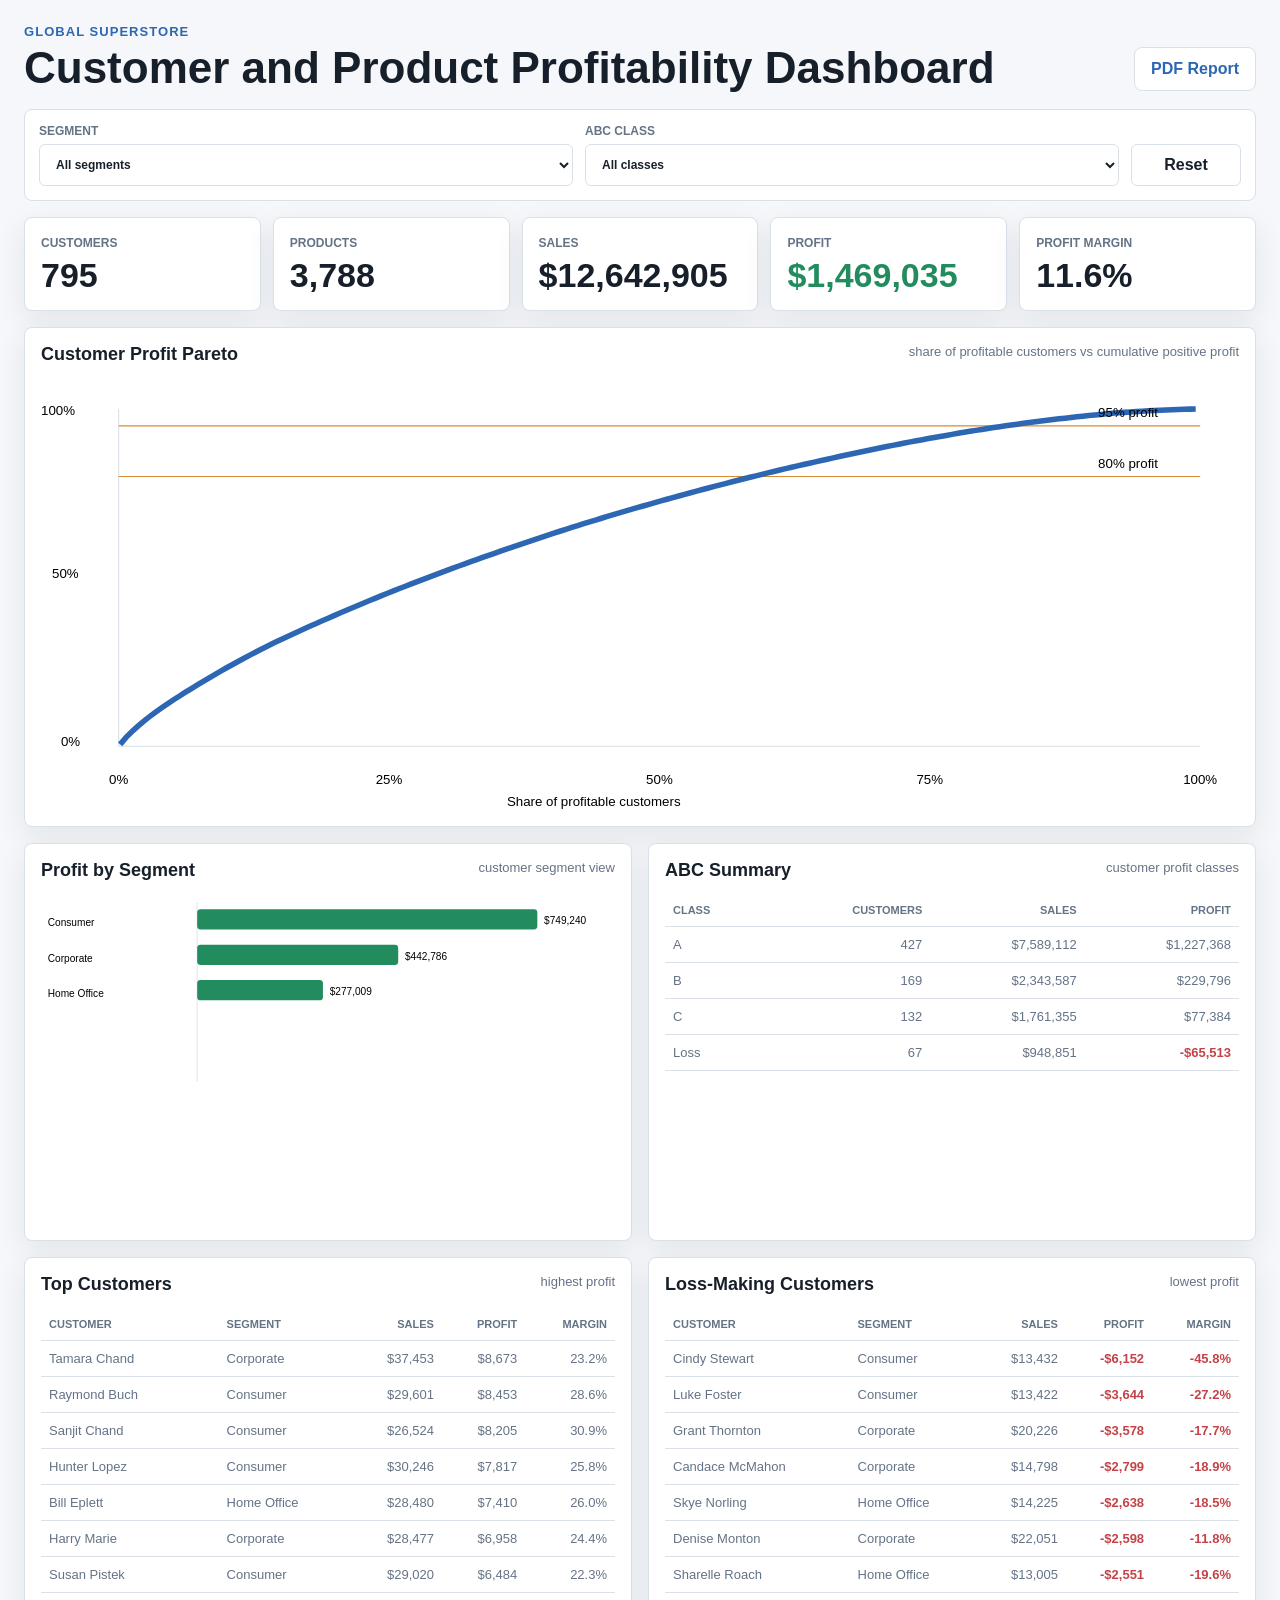
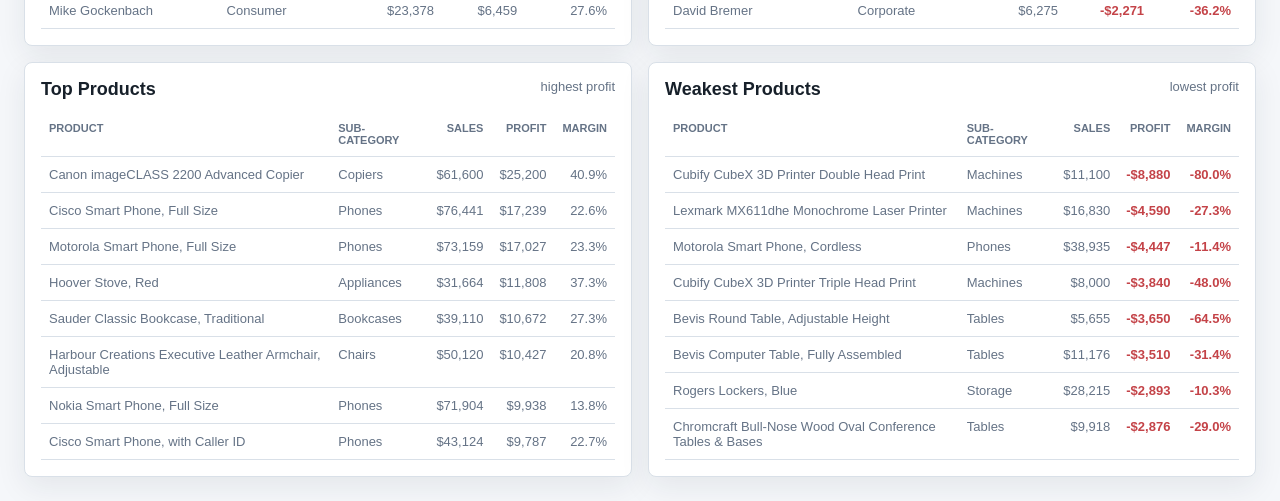
==== customer_product_analysis/dashboard/index.html @ b3c50095 "Add customer product profitability dashboard" ====
<!doctype html>
<html lang="en">
  <head>
    <meta charset="utf-8">
    <meta name="viewport" content="width=device-width, initial-scale=1">
    <title>Customer and Product Profitability Dashboard</title>
    <link rel="stylesheet" href="styles.css">
  </head>
  <body>
    <main class="app-shell">
      <header class="topbar">
        <div>
          <p class="eyebrow">Global SuperStore</p>
          <h1>Customer and Product Profitability Dashboard</h1>
        </div>
        <a class="report-link" href="../customer_product_profitability_report.pdf">PDF Report</a>
      </header>

      <section class="filters" aria-label="Dashboard filters">
        <label>
          Segment
          <select id="segmentFilter"></select>
        </label>
        <label>
          ABC Class
          <select id="abcFilter"></select>
        </label>
        <button type="button" id="resetFilters">Reset</button>
      </section>

      <section class="kpi-grid" aria-label="Key metrics">
        <article class="kpi">
          <span>Customers</span>
          <strong id="customersKpi">0</strong>
        </article>
        <article class="kpi">
          <span>Products</span>
          <strong id="productsKpi">0</strong>
        </article>
        <article class="kpi">
          <span>Sales</span>
          <strong id="salesKpi">$0</strong>
        </article>
        <article class="kpi">
          <span>Profit</span>
          <strong id="profitKpi">$0</strong>
        </article>
        <article class="kpi">
          <span>Profit Margin</span>
          <strong id="marginKpi">0.0%</strong>
        </article>
      </section>

      <section class="dashboard-grid">
        <article class="panel wide">
          <div class="panel-heading">
            <h2>Customer Profit Pareto</h2>
            <span>share of profitable customers vs cumulative positive profit</span>
          </div>
          <div id="paretoChart" class="chart chart-tall"></div>
        </article>

        <article class="panel">
          <div class="panel-heading">
            <h2>Profit by Segment</h2>
            <span>customer segment view</span>
          </div>
          <div id="segmentChart" class="chart"></div>
        </article>

        <article class="panel">
          <div class="panel-heading">
            <h2>ABC Summary</h2>
            <span>customer profit classes</span>
          </div>
          <div id="abcTable" class="table-wrap"></div>
        </article>

        <article class="panel">
          <div class="panel-heading">
            <h2>Top Customers</h2>
            <span>highest profit</span>
          </div>
          <div id="topCustomers" class="table-wrap"></div>
        </article>

        <article class="panel">
          <div class="panel-heading">
            <h2>Loss-Making Customers</h2>
            <span>lowest profit</span>
          </div>
          <div id="bottomCustomers" class="table-wrap"></div>
        </article>

        <article class="panel">
          <div class="panel-heading">
            <h2>Top Products</h2>
            <span>highest profit</span>
          </div>
          <div id="topProducts" class="table-wrap"></div>
        </article>

        <article class="panel">
          <div class="panel-heading">
            <h2>Weakest Products</h2>
            <span>lowest profit</span>
          </div>
          <div id="bottomProducts" class="table-wrap"></div>
        </article>
      </section>
    </main>

    <script src="data.js"></script>
    <script src="app.js"></script>
  </body>
</html>
---- customer_product_analysis/dashboard/styles.css ----
:root {
  --bg: #f5f7fa;
  --panel: #ffffff;
  --ink: #17202a;
  --muted: #657386;
  --line: #d9e0e8;
  --blue: #2d67b4;
  --green: #238c5f;
  --red: #c44348;
  --orange: #d88934;
  --shadow: 0 10px 30px rgba(31, 42, 55, 0.08);
}

* {
  box-sizing: border-box;
}

body {
  margin: 0;
  background: var(--bg);
  color: var(--ink);
  font-family: Arial, Helvetica, sans-serif;
}

.app-shell {
  width: min(1440px, 100%);
  margin: 0 auto;
  padding: 24px;
}

.topbar {
  display: flex;
  align-items: flex-end;
  justify-content: space-between;
  gap: 24px;
  margin-bottom: 18px;
}

.eyebrow {
  margin: 0 0 6px;
  color: var(--blue);
  font-size: 13px;
  font-weight: 700;
  letter-spacing: 0.08em;
  text-transform: uppercase;
}

h1,
h2 {
  margin: 0;
  letter-spacing: 0;
}

h1 {
  max-width: 980px;
  font-size: clamp(28px, 4vw, 44px);
  line-height: 1.05;
}

h2 {
  font-size: 18px;
  line-height: 1.2;
}

.report-link {
  padding: 12px 16px;
  border: 1px solid var(--line);
  border-radius: 8px;
  background: var(--panel);
  color: var(--blue);
  font-weight: 700;
  text-decoration: none;
}

.filters {
  display: grid;
  grid-template-columns: repeat(2, minmax(180px, 1fr)) 110px;
  gap: 12px;
  margin-bottom: 16px;
  padding: 14px;
  border: 1px solid var(--line);
  border-radius: 8px;
  background: var(--panel);
}

label {
  display: grid;
  gap: 6px;
  color: var(--muted);
  font-size: 12px;
  font-weight: 700;
  text-transform: uppercase;
}

select,
button {
  height: 42px;
  border: 1px solid var(--line);
  border-radius: 6px;
  background: #fff;
  color: var(--ink);
  font: inherit;
}

select {
  padding: 0 12px;
}

button {
  align-self: end;
  cursor: pointer;
  font-weight: 700;
}

button:hover {
  border-color: var(--blue);
  color: var(--blue);
}

.kpi-grid {
  display: grid;
  grid-template-columns: repeat(5, minmax(0, 1fr));
  gap: 12px;
  margin-bottom: 16px;
}

.kpi,
.panel {
  border: 1px solid var(--line);
  border-radius: 8px;
  background: var(--panel);
  box-shadow: var(--shadow);
}

.kpi {
  min-height: 94px;
  padding: 16px;
  display: grid;
  align-content: center;
  gap: 8px;
}

.kpi span {
  color: var(--muted);
  font-size: 12px;
  font-weight: 700;
  text-transform: uppercase;
}

.kpi strong {
  font-size: clamp(23px, 3vw, 34px);
  line-height: 1;
}

.dashboard-grid {
  display: grid;
  grid-template-columns: repeat(2, minmax(0, 1fr));
  gap: 16px;
}

.panel {
  min-width: 0;
  padding: 16px;
}

.panel.wide {
  grid-column: 1 / -1;
}

.panel-heading {
  display: flex;
  justify-content: space-between;
  gap: 16px;
  margin-bottom: 12px;
}

.panel-heading span {
  color: var(--muted);
  font-size: 13px;
  white-space: nowrap;
}

.chart {
  width: 100%;
  min-height: 330px;
}

.chart-tall {
  min-height: 410px;
}

svg {
  display: block;
  width: 100%;
  height: auto;
}

.axis-label,
.chart-label,
.table-wrap {
  color: var(--muted);
  font-size: 12px;
}

.table-wrap {
  overflow-x: auto;
}

table {
  width: 100%;
  border-collapse: collapse;
  font-size: 13px;
}

th,
td {
  padding: 10px 8px;
  border-bottom: 1px solid var(--line);
  text-align: left;
  vertical-align: top;
}

th {
  color: var(--muted);
  font-size: 11px;
  text-transform: uppercase;
}

td.num,
th.num {
  text-align: right;
}

.negative {
  color: var(--red);
  font-weight: 700;
}

.positive {
  color: var(--green);
  font-weight: 700;
}

@media (max-width: 980px) {
  .filters,
  .kpi-grid,
  .dashboard-grid {
    grid-template-columns: 1fr;
  }

  .topbar,
  .panel-heading {
    align-items: flex-start;
    flex-direction: column;
  }

  .panel-heading span {
    white-space: normal;
  }
}

@media (max-width: 560px) {
  .app-shell {
    padding: 14px;
  }

  .chart,
  .chart-tall {
    min-height: 280px;
  }
}
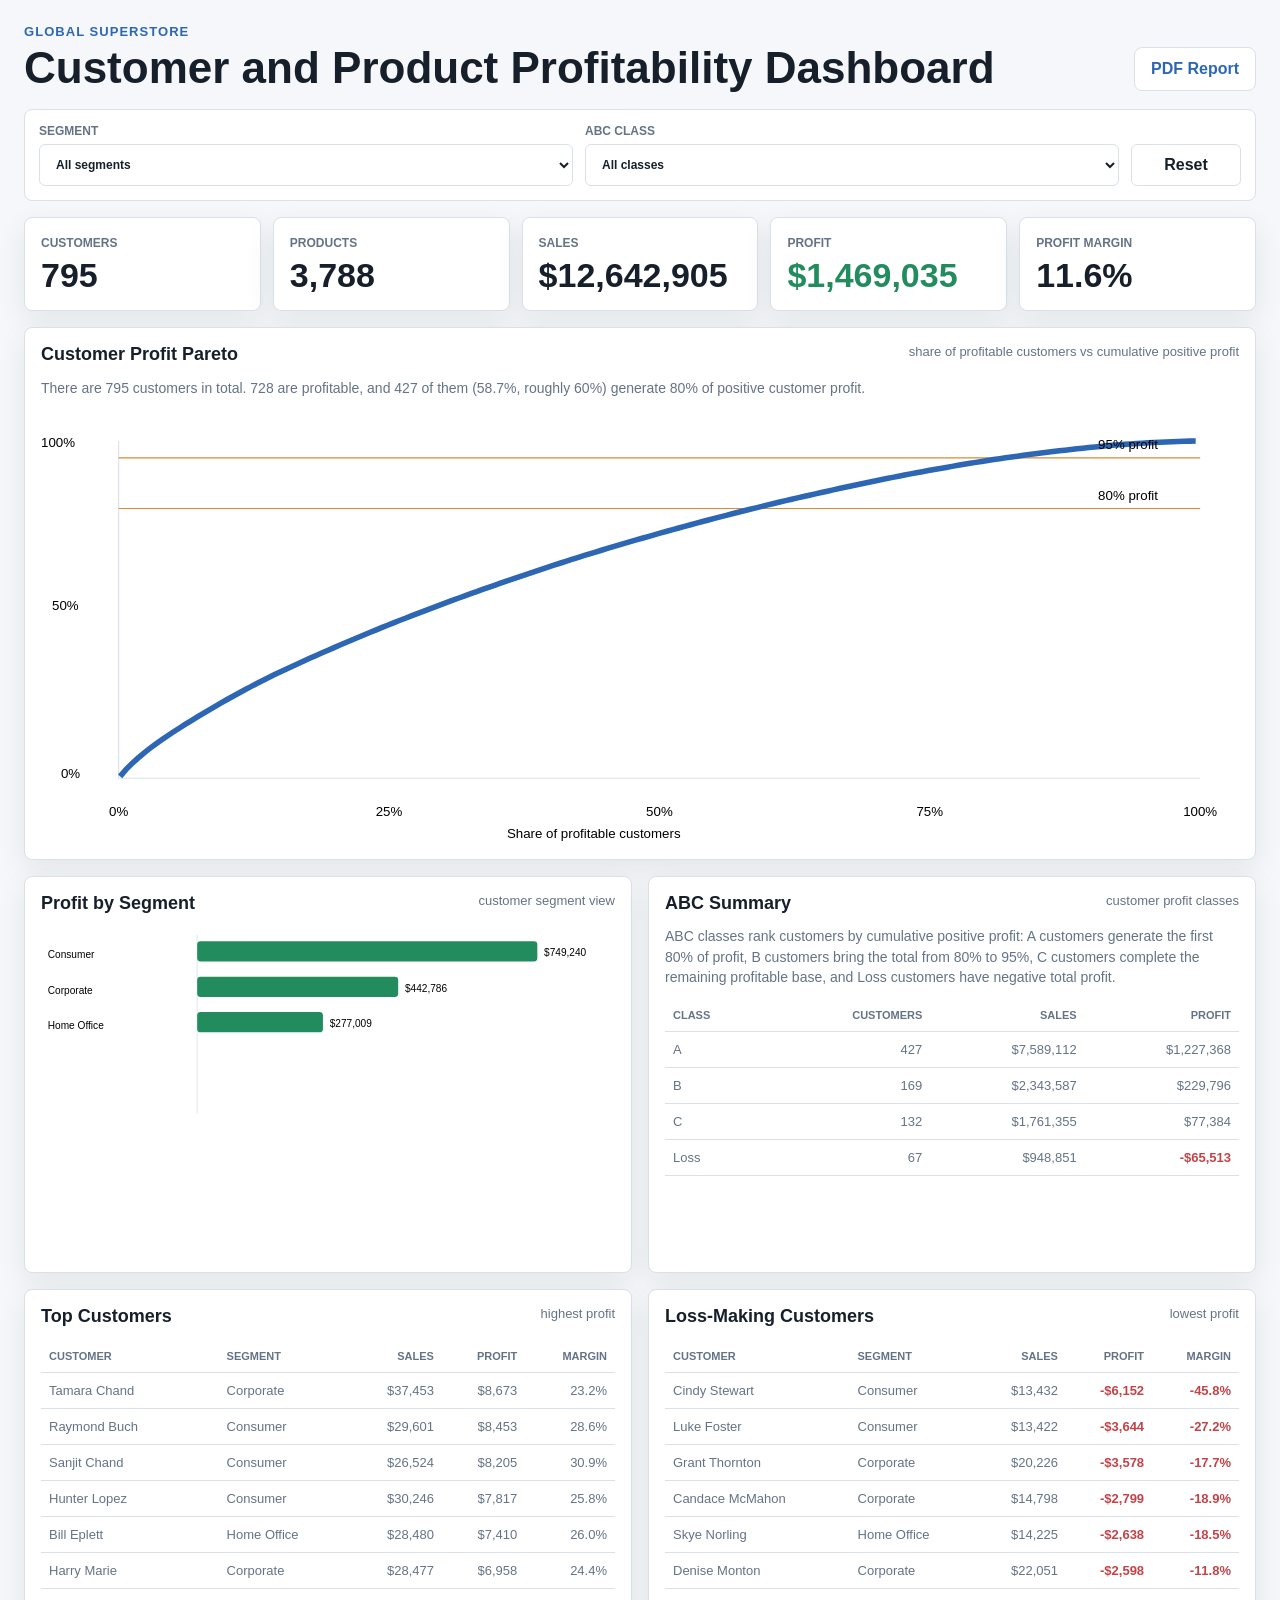
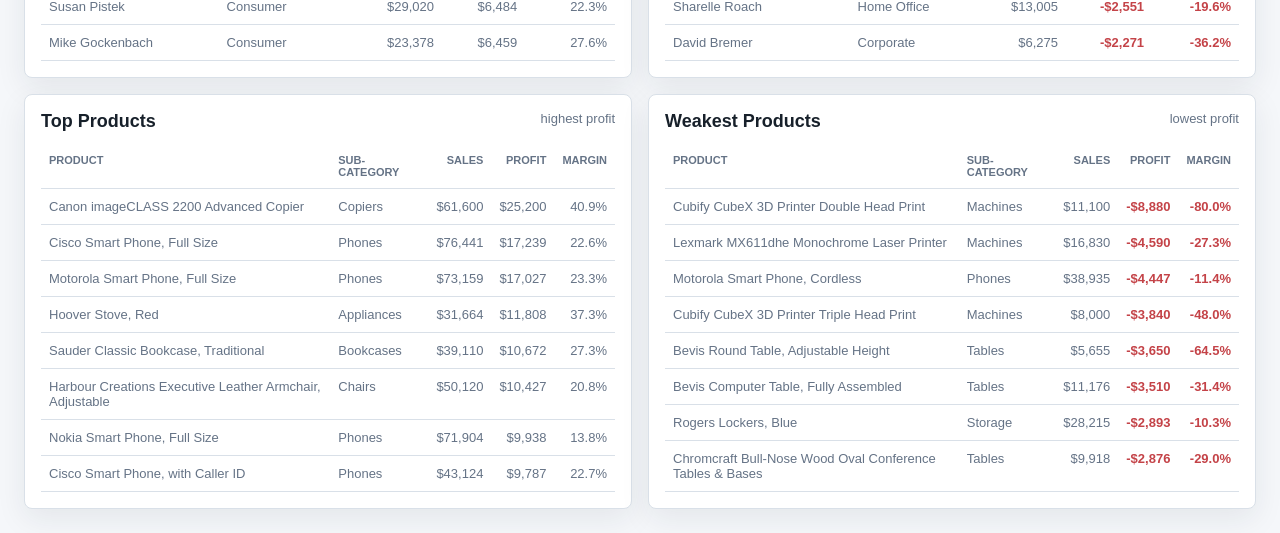
==== commit 53f239f3: "Clarify customer profitability dashboard and report" ====
--- a/customer_product_analysis/dashboard/index.html
+++ b/customer_product_analysis/dashboard/index.html
@@ -57,6 +57,7 @@
             <h2>Customer Profit Pareto</h2>
             <span>share of profitable customers vs cumulative positive profit</span>
           </div>
+          <p class="panel-note" id="paretoExplanation"></p>
           <div id="paretoChart" class="chart chart-tall"></div>
         </article>
 
@@ -73,6 +74,11 @@
             <h2>ABC Summary</h2>
             <span>customer profit classes</span>
           </div>
+          <p class="panel-note">
+            ABC classes rank customers by cumulative positive profit: A customers generate the first 80% of profit,
+            B customers bring the total from 80% to 95%, C customers complete the remaining profitable base,
+            and Loss customers have negative total profit.
+          </p>
           <div id="abcTable" class="table-wrap"></div>
         </article>
 
--- a/customer_product_analysis/dashboard/styles.css
+++ b/customer_product_analysis/dashboard/styles.css
@@ -180,6 +180,14 @@
   white-space: nowrap;
 }
 
+.panel-note {
+  max-width: 980px;
+  margin: 0 0 12px;
+  color: var(--muted);
+  font-size: 14px;
+  line-height: 1.45;
+}
+
 .chart {
   width: 100%;
   min-height: 330px;
